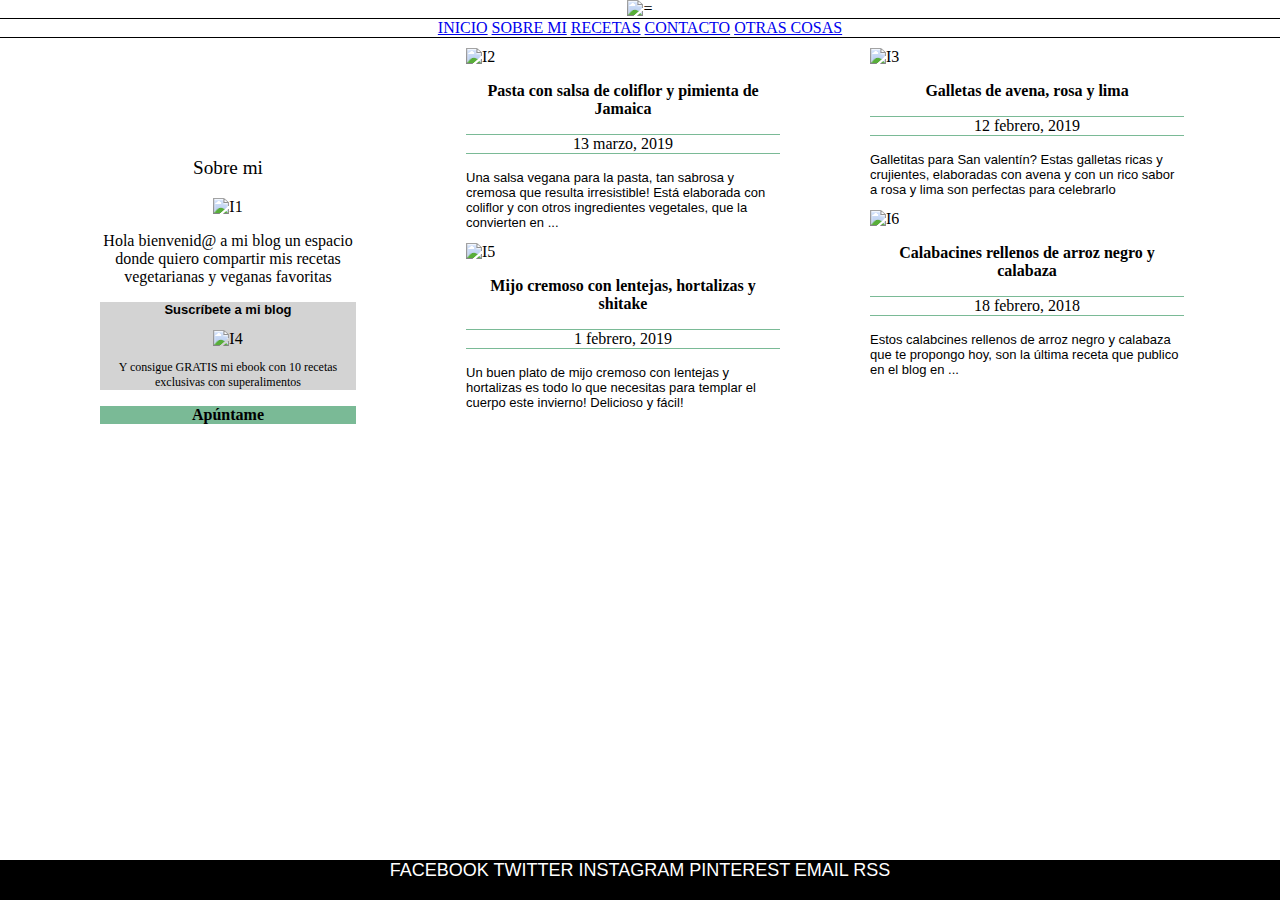
==== index.html @ d56ac9e6 "x" ====
<!DOCTYPE html>
<html>
  <head>
    <link rel="stylesheet" href="css/estilo.css">
    </head>
  <body>
    <header>
      <div style="text-align: center">
      <img src="imatges/Logo-Delicias.png" alt="="</>
      </div>
      <div class="nav_head">
      <nav style="text-align: center;">
          <a href="#">INICIO</a>
          <a href="#">SOBRE MI</a>
          <a href="lista/llista.html">RECETAS</a>
          <a href="contacto/contacte.html">CONTACTO</a>
          <a href="#">OTRAS COSAS</a>
      </nav>
    </div>
    </header>
    <div class="columna1">
      <div style="text-align: center;">
        <p style="font-size: larger;" >Sobre mi </p>
        <img src="imatges/isagil.png" alt="I1" width="40%" height="40%" />
        <p class="sobremi" >Hola bienvenid@ a mi blog un espacio donde quiero compartir mis recetas vegetarianas y veganas favoritas</p>
      </div>
      <div class="muestra">
        <div class="fondo_gris">
          <p class="exp" style="font-weight: bolder;">Suscríbete a mi blog</p>
          <img src="imatges/libro.png" alt="I4" width="40%" height="40%" style="text-align: center;"/>
          <p class="text"> Y consigue GRATIS mi ebook con 10 recetas exclusivas con superalimentos</p>
        </div>
          <p style="font-weight: bolder;"class="fondo_verde">Apúntame</p>
      </div>
    </div>
    <div class="columna" >
      <div>
        <img src="imatges/Pasta.jpg" alt="I2"width="70%" height="70%">
        <div class="comentario">
          <p class="Pasta" style="text-align: center;font-weight: bolder;" >Pasta con salsa de coliflor y pimienta de Jamaica</p>
          <p class="bordes_verdes" style="text-align: center;">13 marzo, 2019</p>
          <p class="exp">Una salsa vegana para la pasta, tan sabrosa y cremosa que resulta irresistible! Está elaborada con coliflor y con otros ingredientes vegetales, que la convierten en ...</p>
        </div>
      </div>
      <div>
        <img src="imatges/mijo.jpg" alt="I5" width="70%" height="70%"/>
        <div class="comentario">
          <p style="text-align: center;font-weight: bolder;">Mijo cremoso con lentejas, hortalizas y shitake</p>
          <p class="bordes_verdes" style="text-align: center;"> 1 febrero, 2019</p>
          <p class="exp">Un buen plato de mijo cremoso con lentejas y hortalizas es todo lo que necesitas para templar el cuerpo este invierno! Delicioso y fácil!</p>
        </div>
      </div>
    </div>
    <div class="columna">
      <div>
        <img src="imatges/galletas.jpg" alt="I3" width="70%" height="70%"/>
        <div class="comentario">
          <p style="text-align: center;font-weight: bolder;">Galletas de avena, rosa y lima</p>
          <p class="bordes_verdes" style="text-align: center;"> 12 febrero, 2019</p>
          <p class="exp">Galletitas para San valentín? Estas galletas ricas y crujientes, elaboradas con avena y con un rico sabor a rosa y lima son perfectas para celebrarlo</p>
        </div>
      </div>
      <div>
        <img src="imatges/calabacines.jpg" alt="I6" width="70%" height="70%" />
        <div class="comentario">
          <p style="text-align: center;font-weight: bolder;">Calabacines rellenos de arroz negro y calabaza</p>
          <p class="bordes_verdes" style="text-align: center;"> 18 febrero, 2018</p>
          <p class="exp">Estos calabcines rellenos de arroz negro y calabaza que te propongo hoy, son la última receta que publico en el blog en ...</p>
        </div>
      </div>
    </div>
</div>
<footer>
  <nav class="nav_footer">FACEBOOK TWITTER INSTAGRAM PINTEREST EMAIL RSS</nav>
</footer>
</body>
</html>
---- css/estilo.css ----
bg_black{
    background-color: black;
    font-size: small;

}
.nav_head{
    background-color: white;
    border-style: solid;
    border-color: black;
    border-top-width: 1px;
    border-bottom-width: 1px;
    border-left-width: 0px;
    border-right-width: 0px;
}
.bordes_verdes {
  border-style: solid;
    border-color: #7ABA96;
    border-top-width: 1px;
    border-bottom-width: 1px;
    border-left-width: 0px;
    border-right-width: 0px;
    }
html {
    min-height: 100%;
    position: relative;
  }
body {
  margin: 0;
  margin-bottom: 40px;
}
footer {
  background-color: black;
  position: absolute;
  bottom: 0;
  width: 100%;
  height: 40px;
  color: white;
  font-family: Arial, Helvetica, sans-serif;
  font-size: large;
  text-align: center;
}


.fila {
  display: flex;
  justify-content: center;
  align-items: center;
}


.text {
  font-size: 12px;
  font-family: Verdana;
  text-align: center;

}

.columna{

  float: left;
  width: 30%;
  margin: 10px;

}

.columna1{

  float: left;
  width: 20%;
  margin: 100px;

}

.muestra{

  border-left: 100px;
  border-right: 100px;
  text-align: center;

}
.fondo_gris{

  background-color: lightgrey;

}

.fondo_verde{

  background-color: #7ABA96;

}

.comentario{

  padding-right: 70px;

}
.exp{
  font-family: Arial;
  font-size: small;
}
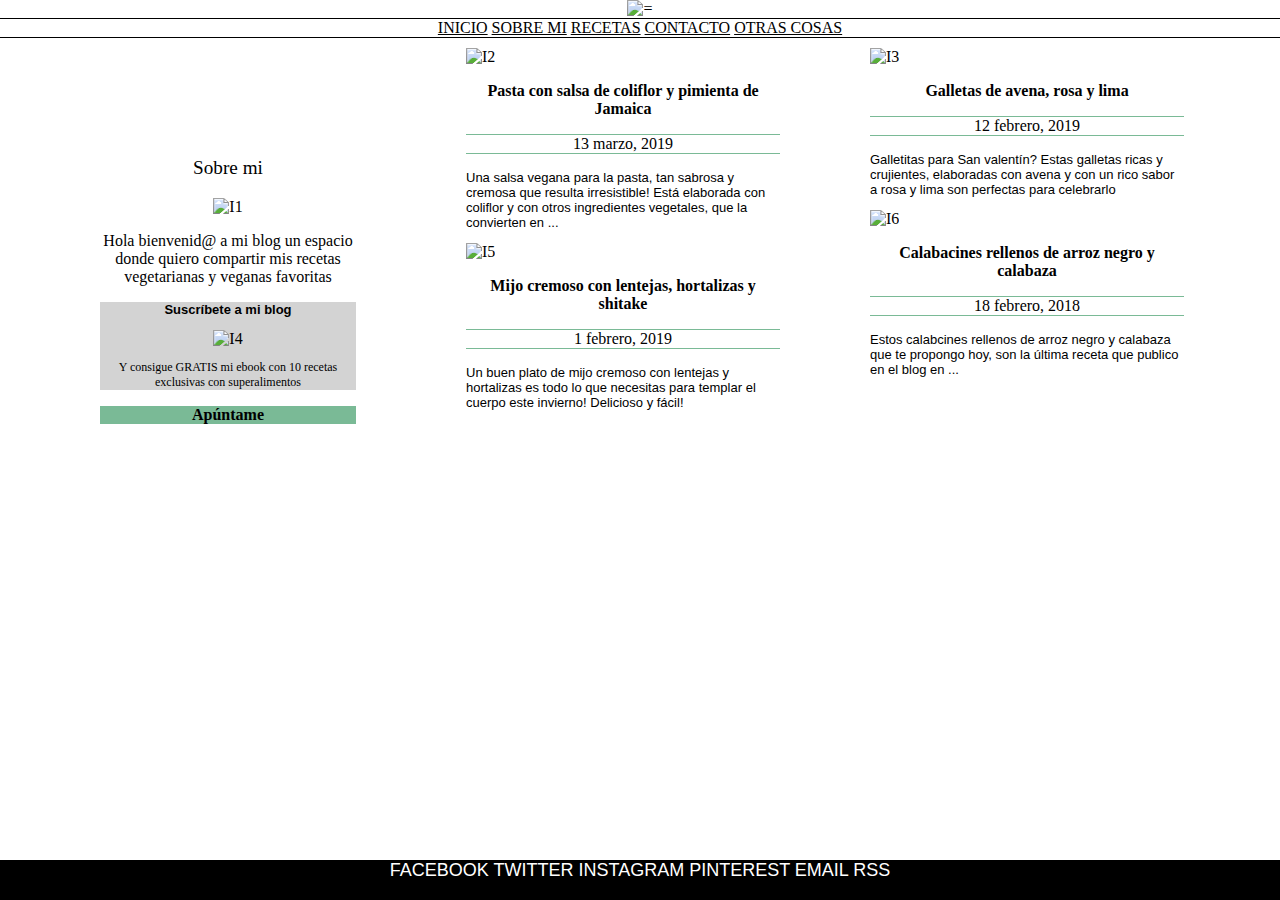
==== commit ff9703a7: "x" ====
--- a/index.html
+++ b/index.html
@@ -71,7 +71,7 @@
     </div>
 </div>
 <footer>
-  <nav class="nav_footer">FACEBOOK TWITTER INSTAGRAM PINTEREST EMAIL RSS</nav>
+  <nav class="R_footer" >FACEBOOK TWITTER INSTAGRAM PINTEREST EMAIL RSS</nav>
 </footer>
 </body>
 </html>--- a/css/estilo.css
+++ b/css/estilo.css
@@ -11,6 +11,11 @@
     border-bottom-width: 1px;
     border-left-width: 0px;
     border-right-width: 0px;
+ 
+}
+
+a{
+  color: black;
 }
 .bordes_verdes {
   border-style: solid;
@@ -98,4 +103,18 @@
 .exp{
   font-family: Arial;
   font-size: small;
+}
+a href{
+  color: green;
+  font-weight: bold;
+}
+.bold{
+  font-weight: bold;
+}
+.cursiva{
+  font-style: italic;
+}
+.estiloP{
+border: bottom 1px;
+color: black;
 }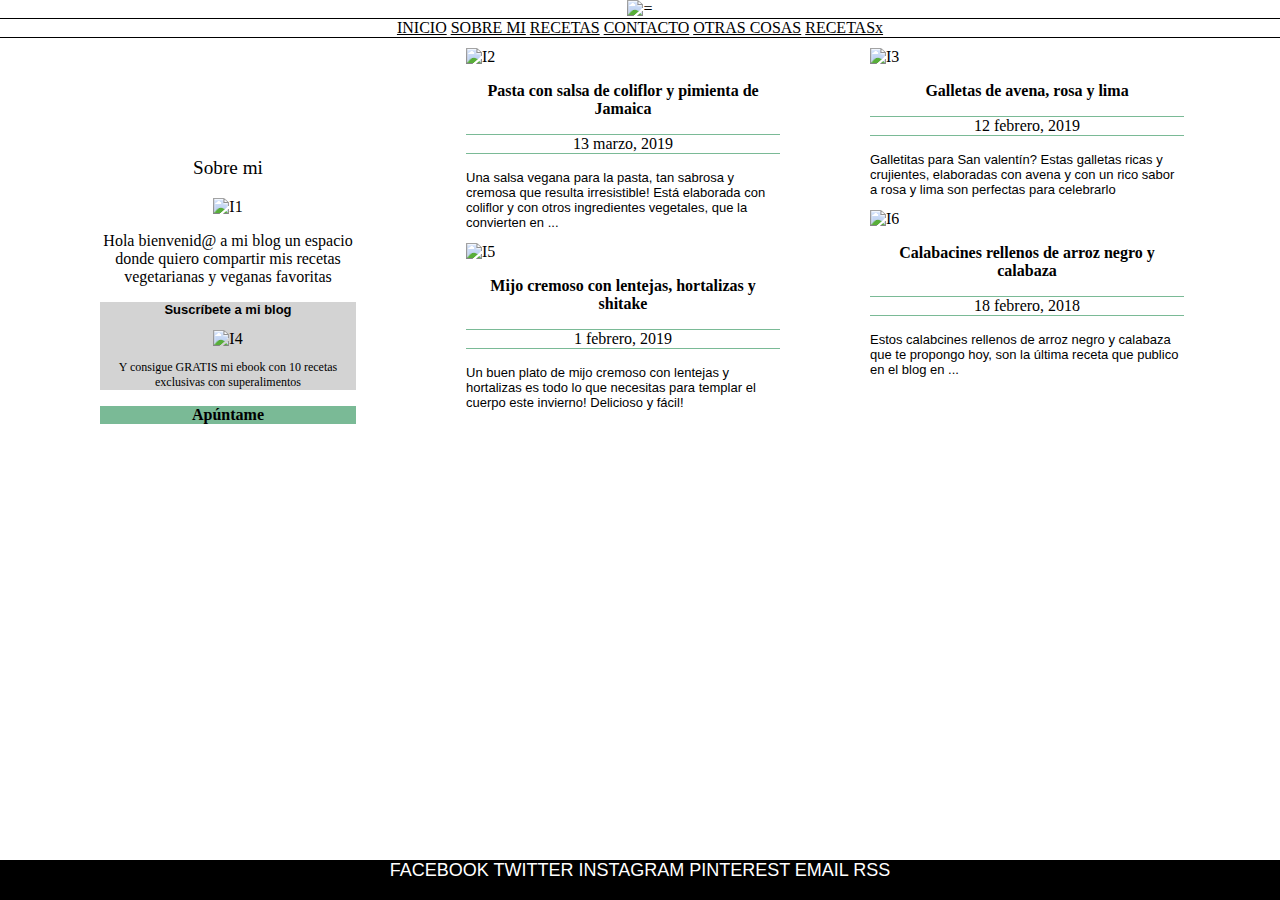
==== commit 3f50c515: "5643wq" ====
--- a/index.html
+++ b/index.html
@@ -6,7 +6,7 @@
   <body>
     <header>
       <div style="text-align: center">
-      <img src="imatges/Logo-Delicias.png" alt="="</>
+      <img src="imatges/Logo-Delicias.png" alt="="/>
       </div>
       <div class="nav_head">
       <nav style="text-align: center;">
@@ -15,6 +15,7 @@
           <a href="lista/llista.html">RECETAS</a>
           <a href="contacto/contacte.html">CONTACTO</a>
           <a href="#">OTRAS COSAS</a>
+          <a href="xml/recetas.xml">RECETASx</a>
       </nav>
     </div>
     </header>
@@ -70,6 +71,7 @@
       </div>
     </div>
 </div>
+<div class="margenFinal"></div>
 <footer>
   <nav class="R_footer" >FACEBOOK TWITTER INSTAGRAM PINTEREST EMAIL RSS</nav>
 </footer>
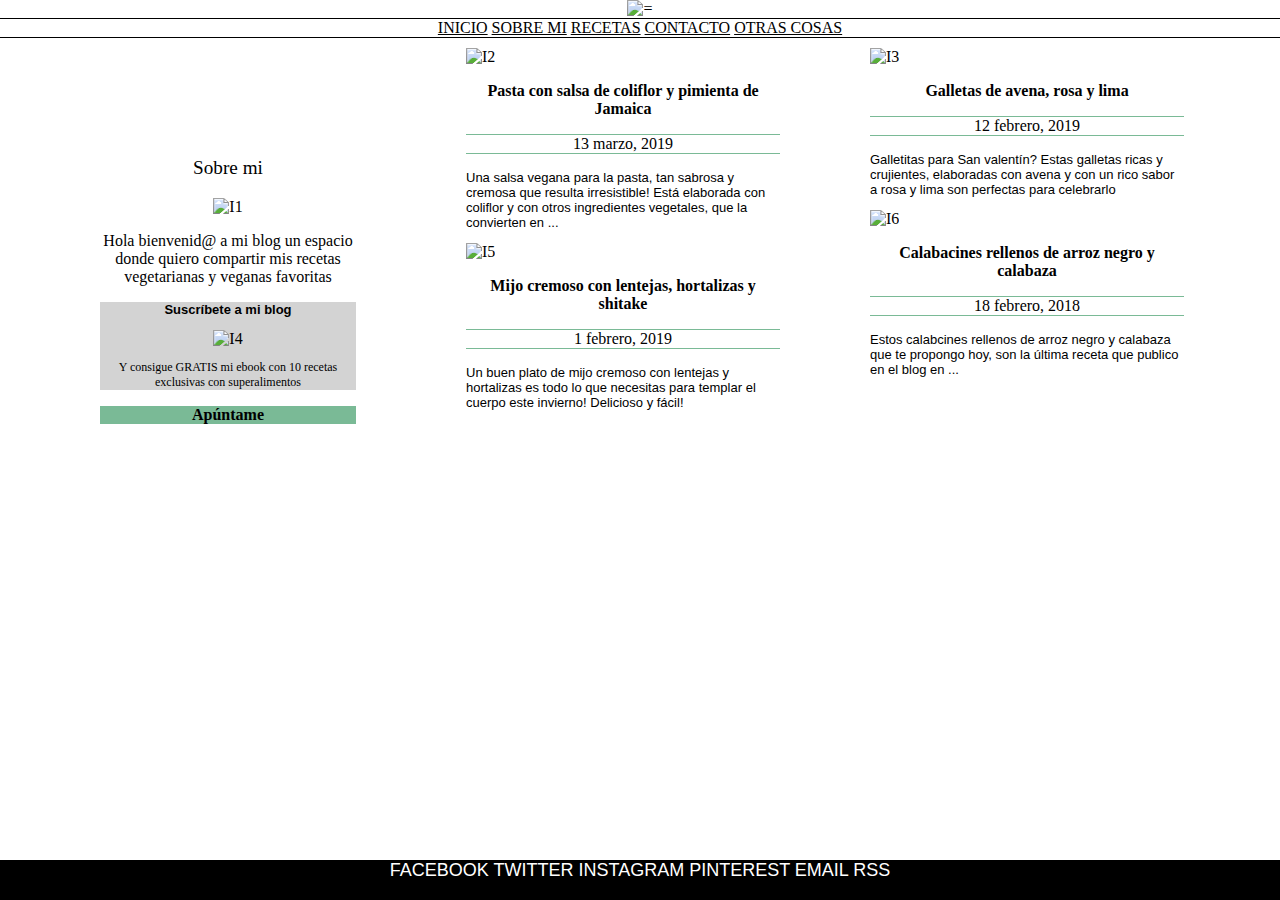
==== commit 4e4caf50: "765" ====
--- a/index.html
+++ b/index.html
@@ -12,10 +12,9 @@
       <nav style="text-align: center;">
           <a href="#">INICIO</a>
           <a href="#">SOBRE MI</a>
-          <a href="lista/llista.html">RECETAS</a>
+          <a href="xml/recetas.xsl">RECETAS</a>
           <a href="contacto/contacte.html">CONTACTO</a>
           <a href="#">OTRAS COSAS</a>
-          <a href="xml/recetas.xml">RECETASx</a>
       </nav>
     </div>
     </header>
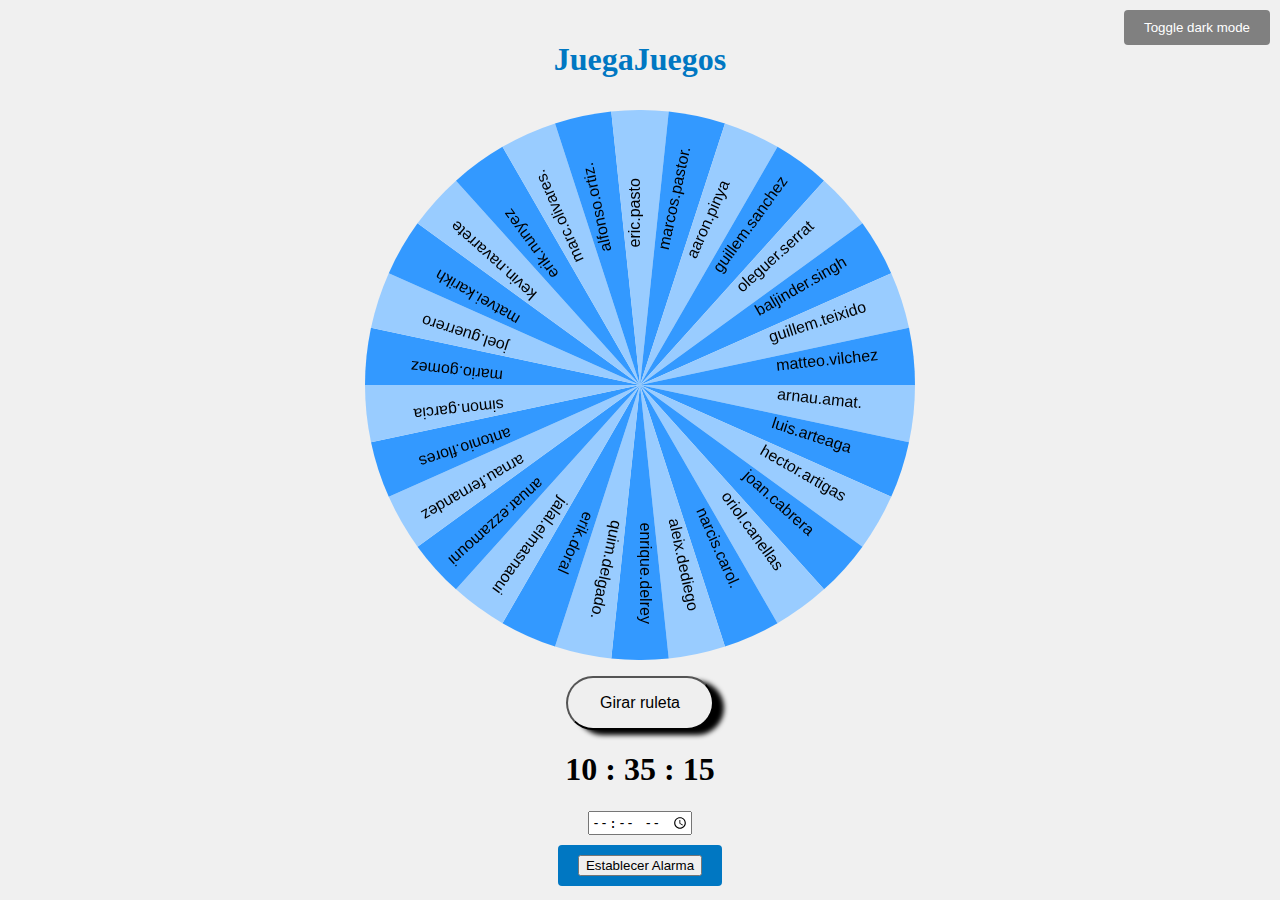
==== commit dbc1ee9a: "4w76543" ====
--- a/index.html
+++ b/index.html
@@ -1,78 +1,25 @@
 <!DOCTYPE html>
-<html>
-  <head>
-    <link rel="stylesheet" href="css/estilo.css">
-    </head>
-  <body>
-    <header>
-      <div style="text-align: center">
-      <img src="imatges/Logo-Delicias.png" alt="="/>
-      </div>
-      <div class="nav_head">
-      <nav style="text-align: center;">
-          <a href="#">INICIO</a>
-          <a href="#">SOBRE MI</a>
-          <a href="xml/recetas.xsl">RECETAS</a>
-          <a href="contacto/contacte.html">CONTACTO</a>
-          <a href="#">OTRAS COSAS</a>
-      </nav>
-    </div>
-    </header>
-    <div class="columna1">
-      <div style="text-align: center;">
-        <p style="font-size: larger;" >Sobre mi </p>
-        <img src="imatges/isagil.png" alt="I1" width="40%" height="40%" />
-        <p class="sobremi" >Hola bienvenid@ a mi blog un espacio donde quiero compartir mis recetas vegetarianas y veganas favoritas</p>
-      </div>
-      <div class="muestra">
-        <div class="fondo_gris">
-          <p class="exp" style="font-weight: bolder;">Suscríbete a mi blog</p>
-          <img src="imatges/libro.png" alt="I4" width="40%" height="40%" style="text-align: center;"/>
-          <p class="text"> Y consigue GRATIS mi ebook con 10 recetas exclusivas con superalimentos</p>
+<html lang="en">
+<head>
+  <meta charset="UTF-8">
+  <meta name="viewport" content="width=device-width, initial-scale=1.0">
+  <title>Ruleta de Nombres</title>
+  <link rel="stylesheet" href="style.css">
+</head>
+<header>
+  <h2>JuegaJuegos</h2>
+</header>
+<body onload="actualizaReloj()">
+  <button class="toggle-button" onclick="toggleDarkMode()">Toggle dark mode</button>
+  <canvas id="rouletteCanvas" width="550" height="550"></canvas>
+  <button id="spinButton">Girar ruleta</button>
+    <h1 id="horaActual">hh:mm:ss</h1>
+      <div class="container">
+        <input type="time" id="alarmTime">
+        <div class="button-container">
+          <button id="alarm" onclick="setAlarm()">Establecer Alarma</button>
         </div>
-          <p style="font-weight: bolder;"class="fondo_verde">Apúntame</p>
-      </div>
-    </div>
-    <div class="columna" >
-      <div>
-        <img src="imatges/Pasta.jpg" alt="I2"width="70%" height="70%">
-        <div class="comentario">
-          <p class="Pasta" style="text-align: center;font-weight: bolder;" >Pasta con salsa de coliflor y pimienta de Jamaica</p>
-          <p class="bordes_verdes" style="text-align: center;">13 marzo, 2019</p>
-          <p class="exp">Una salsa vegana para la pasta, tan sabrosa y cremosa que resulta irresistible! Está elaborada con coliflor y con otros ingredientes vegetales, que la convierten en ...</p>
-        </div>
-      </div>
-      <div>
-        <img src="imatges/mijo.jpg" alt="I5" width="70%" height="70%"/>
-        <div class="comentario">
-          <p style="text-align: center;font-weight: bolder;">Mijo cremoso con lentejas, hortalizas y shitake</p>
-          <p class="bordes_verdes" style="text-align: center;"> 1 febrero, 2019</p>
-          <p class="exp">Un buen plato de mijo cremoso con lentejas y hortalizas es todo lo que necesitas para templar el cuerpo este invierno! Delicioso y fácil!</p>
-        </div>
-      </div>
-    </div>
-    <div class="columna">
-      <div>
-        <img src="imatges/galletas.jpg" alt="I3" width="70%" height="70%"/>
-        <div class="comentario">
-          <p style="text-align: center;font-weight: bolder;">Galletas de avena, rosa y lima</p>
-          <p class="bordes_verdes" style="text-align: center;"> 12 febrero, 2019</p>
-          <p class="exp">Galletitas para San valentín? Estas galletas ricas y crujientes, elaboradas con avena y con un rico sabor a rosa y lima son perfectas para celebrarlo</p>
-        </div>
-      </div>
-      <div>
-        <img src="imatges/calabacines.jpg" alt="I6" width="70%" height="70%" />
-        <div class="comentario">
-          <p style="text-align: center;font-weight: bolder;">Calabacines rellenos de arroz negro y calabaza</p>
-          <p class="bordes_verdes" style="text-align: center;"> 18 febrero, 2018</p>
-          <p class="exp">Estos calabcines rellenos de arroz negro y calabaza que te propongo hoy, son la última receta que publico en el blog en ...</p>
-        </div>
-      </div>
-    </div>
-</div>
-<div class="margenFinal"></div>
-<footer>
-  <nav class="R_footer" >FACEBOOK TWITTER INSTAGRAM PINTEREST EMAIL RSS</nav>
-</footer>
+      </div>    
+  <script src="code.js"></script>
 </body>
 </html>--- a/style.css
+++ b/style.css
@@ -0,0 +1,58 @@
+body {
+  display: flex;
+  flex-direction: column;
+  align-items: center;
+  justify-content: center;
+  height: 100vh;
+  margin: 0;
+  background-color: #f0f0f0;
+}  
+#spinButton {
+  position: center;
+  margin-top: 1rem;
+  padding: 1rem 2rem;
+  font-size: 1rem;
+  cursor: pointer;
+  border-radius: 5rem;
+  box-shadow: 10px 5px 5px black;
+}
+.dark-mode {
+  background-color: black;
+  color: white;
+}
+.toggle-button {
+  position: absolute;
+  top: 10px;
+  right: 10px;
+  background-color: grey;
+  color: white;
+  padding: 10px 20px;
+  border: none;
+  border-radius: 4px;
+  cursor: pointer;
+}
+h2 {
+  color: #0077c2;
+  margin-bottom: 2rem;
+  font-size: 2rem;
+}
+#rouletteCanvas {
+}
+.container {
+  text-align: center;
+  margin-top: 0.1rem;
+}
+.button-container {
+  margin-top: 10px;
+  background-color: #0077c2;
+  color: white;
+  padding: 10px 20px;
+  border: none;
+  border-radius: 4px;
+  cursor: pointer;
+}
+.alarm {
+  position: pointer;
+  top: 25px;
+  right: 25px;
+}